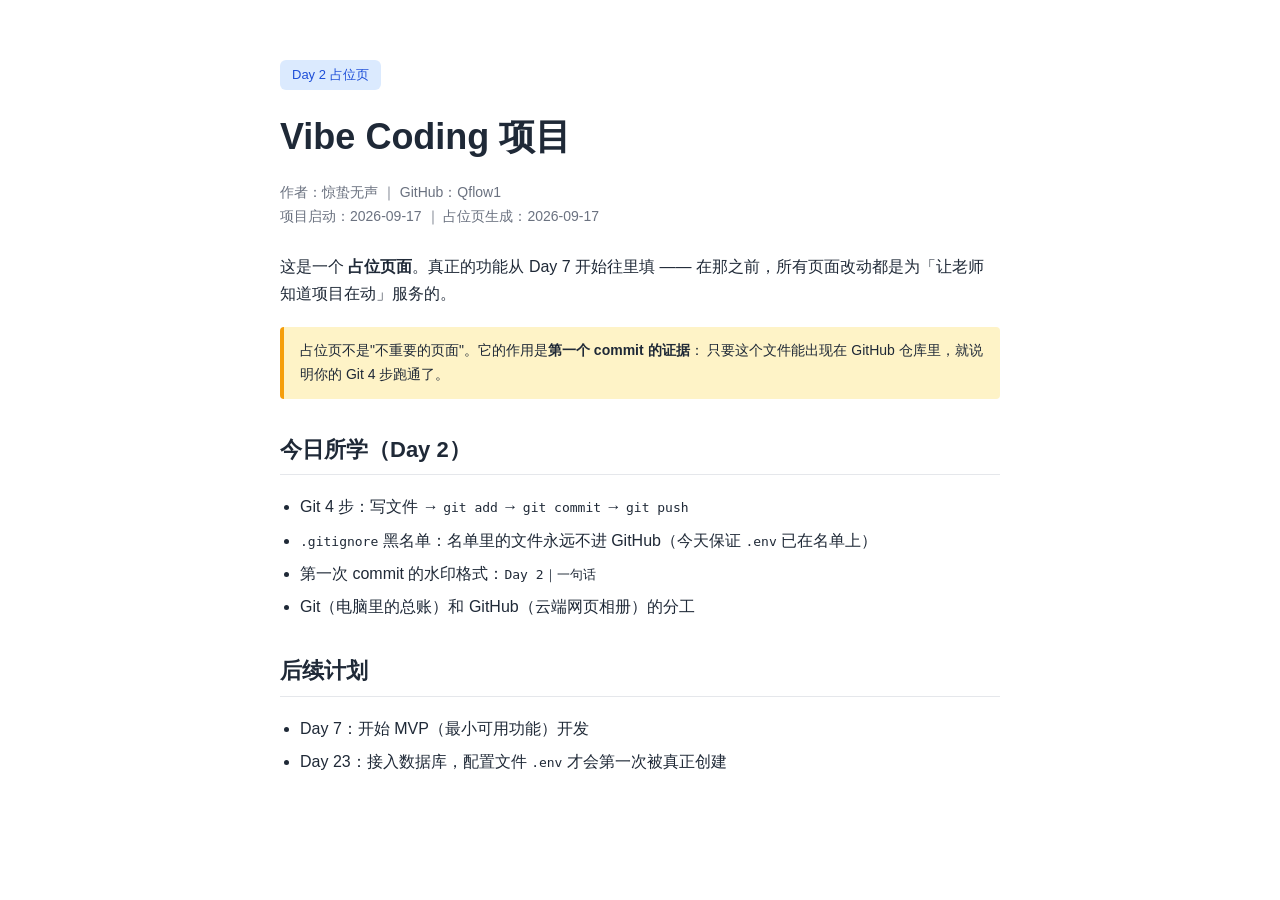
==== index.html @ 494e2bbc "Day 2｜项目启动并接入 GitHub 改了什么：AGENTS.md 追加附 5「项目方向」；Picture 归档与 28 天学习计划 PDF 首次纳入版本追踪  加了什么：.gitignore 名" ====
<!DOCTYPE html>
<html lang="zh-CN">
<head>
  <meta charset="UTF-8">
  <meta name="viewport" content="width=device-width, initial-scale=1.0">
  <title>Vibe Coding 项目</title>
  <style>
    body {
      font-family: -apple-system, BlinkMacSystemFont, "Microsoft YaHei", sans-serif;
      max-width: 720px;
      margin: 60px auto;
      padding: 0 24px;
      color: #1f2937;
      line-height: 1.7;
    }
    .tag {
      display: inline-block;
      padding: 4px 12px;
      background: #dbeafe;
      color: #1d4ed8;
      border-radius: 6px;
      font-size: 13px;
    }
    h1 { font-size: 36px; margin: 16px 0 8px; }
    h2 { font-size: 22px; margin-top: 32px; border-bottom: 1px solid #e5e7eb; padding-bottom: 6px; }
    .meta { color: #6b7280; font-size: 14px; margin-bottom: 24px; }
    ul { padding-left: 20px; }
    li { margin: 6px 0; }
    .note {
      background: #fef3c7;
      border-left: 4px solid #f59e0b;
      padding: 12px 16px;
      margin: 20px 0;
      border-radius: 4px;
      font-size: 14px;
    }
  </style>
</head>
<body>
  <span class="tag">Day 2 占位页</span>
  <h1>Vibe Coding 项目</h1>
  <p class="meta">
    作者：惊蛰无声 ｜ GitHub：Qflow1<br>
    项目启动：2026-09-17 ｜ 占位页生成：2026-09-17
  </p>

  <p>这是一个 <strong>占位页面</strong>。真正的功能从 Day 7 开始往里填 —— 在那之前，所有页面改动都是为「让老师知道项目在动」服务的。</p>

  <div class="note">
    占位页不是"不重要的页面"。它的作用是<strong>第一个 commit 的证据</strong>：
    只要这个文件能出现在 GitHub 仓库里，就说明你的 Git 4 步跑通了。
  </div>

  <h2>今日所学（Day 2）</h2>
  <ul>
    <li>Git 4 步：写文件 → <code>git add</code> → <code>git commit</code> → <code>git push</code></li>
    <li><code>.gitignore</code> 黑名单：名单里的文件永远不进 GitHub（今天保证 <code>.env</code> 已在名单上）</li>
    <li>第一次 commit 的水印格式：<code>Day 2｜一句话</code></li>
    <li>Git（电脑里的总账）和 GitHub（云端网页相册）的分工</li>
  </ul>

  <h2>后续计划</h2>
  <ul>
    <li>Day 7：开始 MVP（最小可用功能）开发</li>
    <li>Day 23：接入数据库，配置文件 <code>.env</code> 才会第一次被真正创建</li>
  </ul>
</body>
</html>
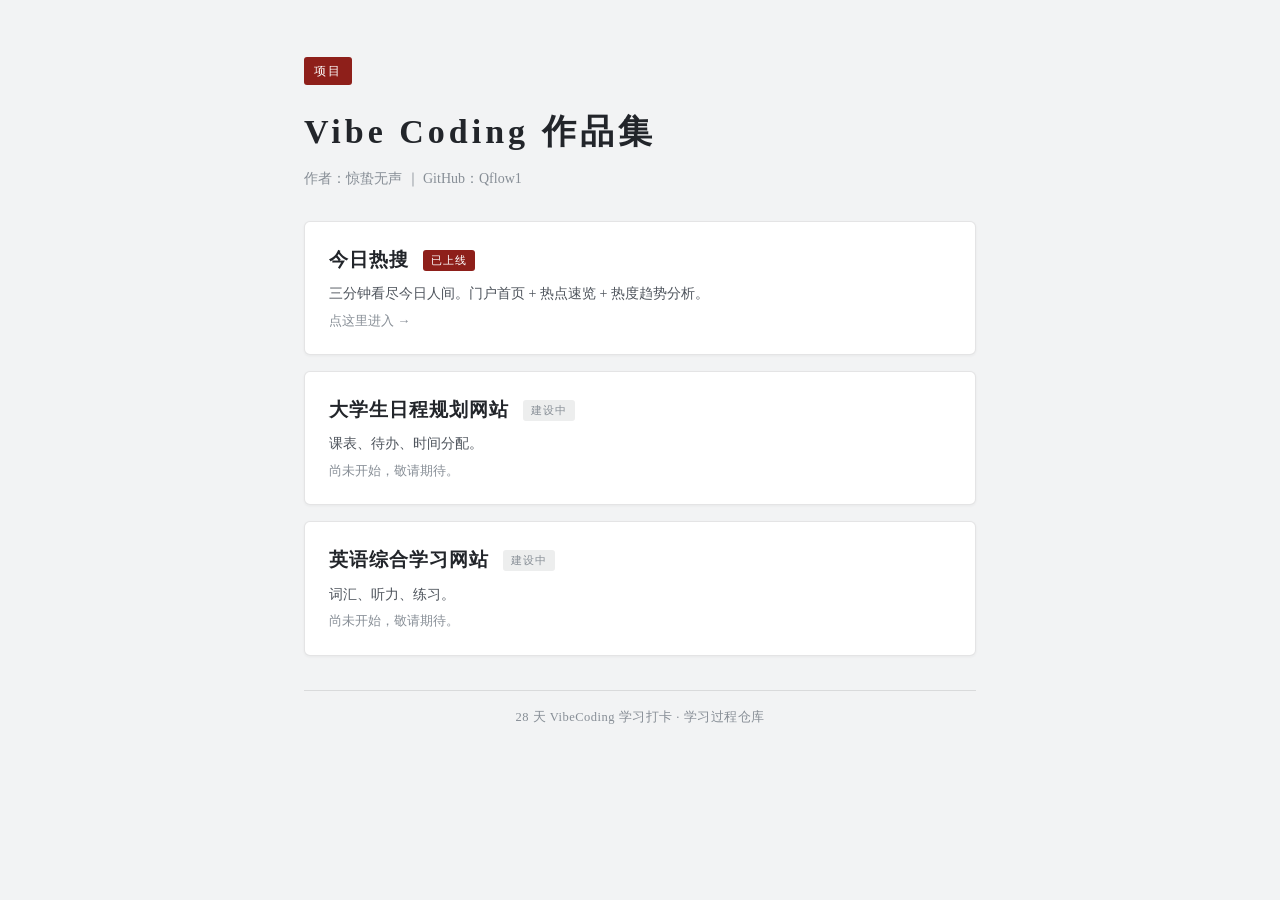
==== commit 0a62509c: "Day 13｜根目录占位页升级为作品导航页（为 GitHub Pages 部署做准备） 改了什么：index.html 从 Day 2 占位页重写为「作品集导航页」——三个作品卡片（今日热搜标已上线可" ====
--- a/index.html
+++ b/index.html
@@ -3,66 +3,134 @@
 <head>
   <meta charset="UTF-8">
   <meta name="viewport" content="width=device-width, initial-scale=1.0">
-  <title>Vibe Coding 项目</title>
+  <title>Vibe Coding 项目 · 作品导航</title>
   <style>
+    :root {
+      --paper: #f2f3f4;
+      --card: #ffffff;
+      --ink: #22252a;
+      --ink-mid: #4e545c;
+      --ink-light: #878e96;
+      --cinnabar: #8e1f1a;
+      --azurite: #39536b;
+      --border: rgba(34, 37, 42, .12);
+    }
+    * { box-sizing: border-box; }
     body {
-      font-family: -apple-system, BlinkMacSystemFont, "Microsoft YaHei", sans-serif;
+      margin: 0;
+      font-family: "Songti SC", "SimSun", "Noto Serif SC", "Source Han Serif SC",
+                   "STKaiti", "KaiTi", "Microsoft YaHei", serif;
+      background: var(--paper);
+      color: var(--ink);
+      line-height: 1.7;
+      -webkit-font-smoothing: antialiased;
+    }
+    .wrap {
       max-width: 720px;
-      margin: 60px auto;
-      padding: 0 24px;
-      color: #1f2937;
-      line-height: 1.7;
+      margin: 0 auto;
+      padding: 56px 24px 72px;
     }
-    .tag {
+    .seal {
       display: inline-block;
-      padding: 4px 12px;
-      background: #dbeafe;
-      color: #1d4ed8;
+      padding: 4px 10px;
+      color: #fff;
+      background: var(--cinnabar);
+      border-radius: 3px;
+      font-size: 12px;
+      letter-spacing: 2px;
+    }
+    h1 {
+      margin: 18px 0 6px;
+      font-size: 34px;
+      font-weight: 600;
+      letter-spacing: 4px;
+    }
+    .meta {
+      margin: 0 0 30px;
+      color: var(--ink-light);
+      font-size: 14px;
+    }
+    .card {
+      display: block;
+      text-decoration: none;
+      color: inherit;
+      background: var(--card);
+      border: 1px solid var(--border);
       border-radius: 6px;
+      padding: 22px 24px;
+      margin-bottom: 16px;
+      box-shadow: 0 1px 3px rgba(34, 37, 42, .05);
+      transition: transform .15s ease, box-shadow .15s ease, border-color .15s ease;
+    }
+    .card:hover {
+      transform: translateY(-2px);
+      border-color: rgba(142, 31, 26, .35);
+      box-shadow: 0 6px 18px rgba(34, 37, 42, .09);
+    }
+    .card .title {
+      font-size: 19px;
+      font-weight: 600;
+      letter-spacing: 1px;
+      color: var(--ink);
+    }
+    .card .title .badge {
+      display: inline-block;
+      margin-left: 8px;
+      padding: 1px 8px;
+      font-size: 11px;
+      font-weight: 400;
+      letter-spacing: 1px;
+      border-radius: 3px;
+      vertical-align: 2px;
+    }
+    .badge.live { color: #fff; background: var(--cinnabar); }
+    .badge.todo { color: var(--ink-light); background: rgba(34, 37, 42, .08); }
+    .card .desc {
+      margin: 6px 0 0;
+      font-size: 14px;
+      color: var(--ink-mid);
+    }
+    .card .hint {
+      margin: 4px 0 0;
       font-size: 13px;
+      color: var(--ink-light);
     }
-    h1 { font-size: 36px; margin: 16px 0 8px; }
-    h2 { font-size: 22px; margin-top: 32px; border-bottom: 1px solid #e5e7eb; padding-bottom: 6px; }
-    .meta { color: #6b7280; font-size: 14px; margin-bottom: 24px; }
-    ul { padding-left: 20px; }
-    li { margin: 6px 0; }
-    .note {
-      background: #fef3c7;
-      border-left: 4px solid #f59e0b;
-      padding: 12px 16px;
-      margin: 20px 0;
-      border-radius: 4px;
-      font-size: 14px;
+    .foot {
+      margin-top: 34px;
+      padding-top: 16px;
+      border-top: 1px solid var(--border);
+      font-size: 12.5px;
+      color: var(--ink-light);
+      letter-spacing: .5px;
+      text-align: center;
     }
   </style>
 </head>
 <body>
-  <span class="tag">Day 2 占位页</span>
-  <h1>Vibe Coding 项目</h1>
-  <p class="meta">
-    作者：惊蛰无声 ｜ GitHub：Qflow1<br>
-    项目启动：2026-09-17 ｜ 占位页生成：2026-09-17
-  </p>
+  <div class="wrap">
+    <span class="seal">项目</span>
+    <h1>Vibe Coding 作品集</h1>
+    <p class="meta">作者：惊蛰无声 ｜ GitHub：Qflow1</p>
 
-  <p>这是一个 <strong>占位页面</strong>。真正的功能从 Day 7 开始往里填 —— 在那之前，所有页面改动都是为「让老师知道项目在动」服务的。</p>
+    <a class="card" href="Hot-search/index.html">
+      <span class="title">今日热搜 <span class="badge live">已上线</span></span>
+      <p class="desc">三分钟看尽今日人间。门户首页 + 热点速览 + 热度趋势分析。</p>
+      <p class="hint">点这里进入 →</p>
+    </a>
 
-  <div class="note">
-    占位页不是"不重要的页面"。它的作用是<strong>第一个 commit 的证据</strong>：
-    只要这个文件能出现在 GitHub 仓库里，就说明你的 Git 4 步跑通了。
+    <div class="card">
+      <span class="title">大学生日程规划网站 <span class="badge todo">建设中</span></span>
+      <p class="desc">课表、待办、时间分配。</p>
+      <p class="hint">尚未开始，敬请期待。</p>
+    </div>
+
+    <div class="card">
+      <span class="title">英语综合学习网站 <span class="badge todo">建设中</span></span>
+      <p class="desc">词汇、听力、练习。</p>
+      <p class="hint">尚未开始，敬请期待。</p>
+    </div>
+
+    <p class="foot">28 天 VibeCoding 学习打卡 · 学习过程仓库</p>
   </div>
-
-  <h2>今日所学（Day 2）</h2>
-  <ul>
-    <li>Git 4 步：写文件 → <code>git add</code> → <code>git commit</code> → <code>git push</code></li>
-    <li><code>.gitignore</code> 黑名单：名单里的文件永远不进 GitHub（今天保证 <code>.env</code> 已在名单上）</li>
-    <li>第一次 commit 的水印格式：<code>Day 2｜一句话</code></li>
-    <li>Git（电脑里的总账）和 GitHub（云端网页相册）的分工</li>
-  </ul>
-
-  <h2>后续计划</h2>
-  <ul>
-    <li>Day 7：开始 MVP（最小可用功能）开发</li>
-    <li>Day 23：接入数据库，配置文件 <code>.env</code> 才会第一次被真正创建</li>
-  </ul>
 </body>
-</html>+</html>
